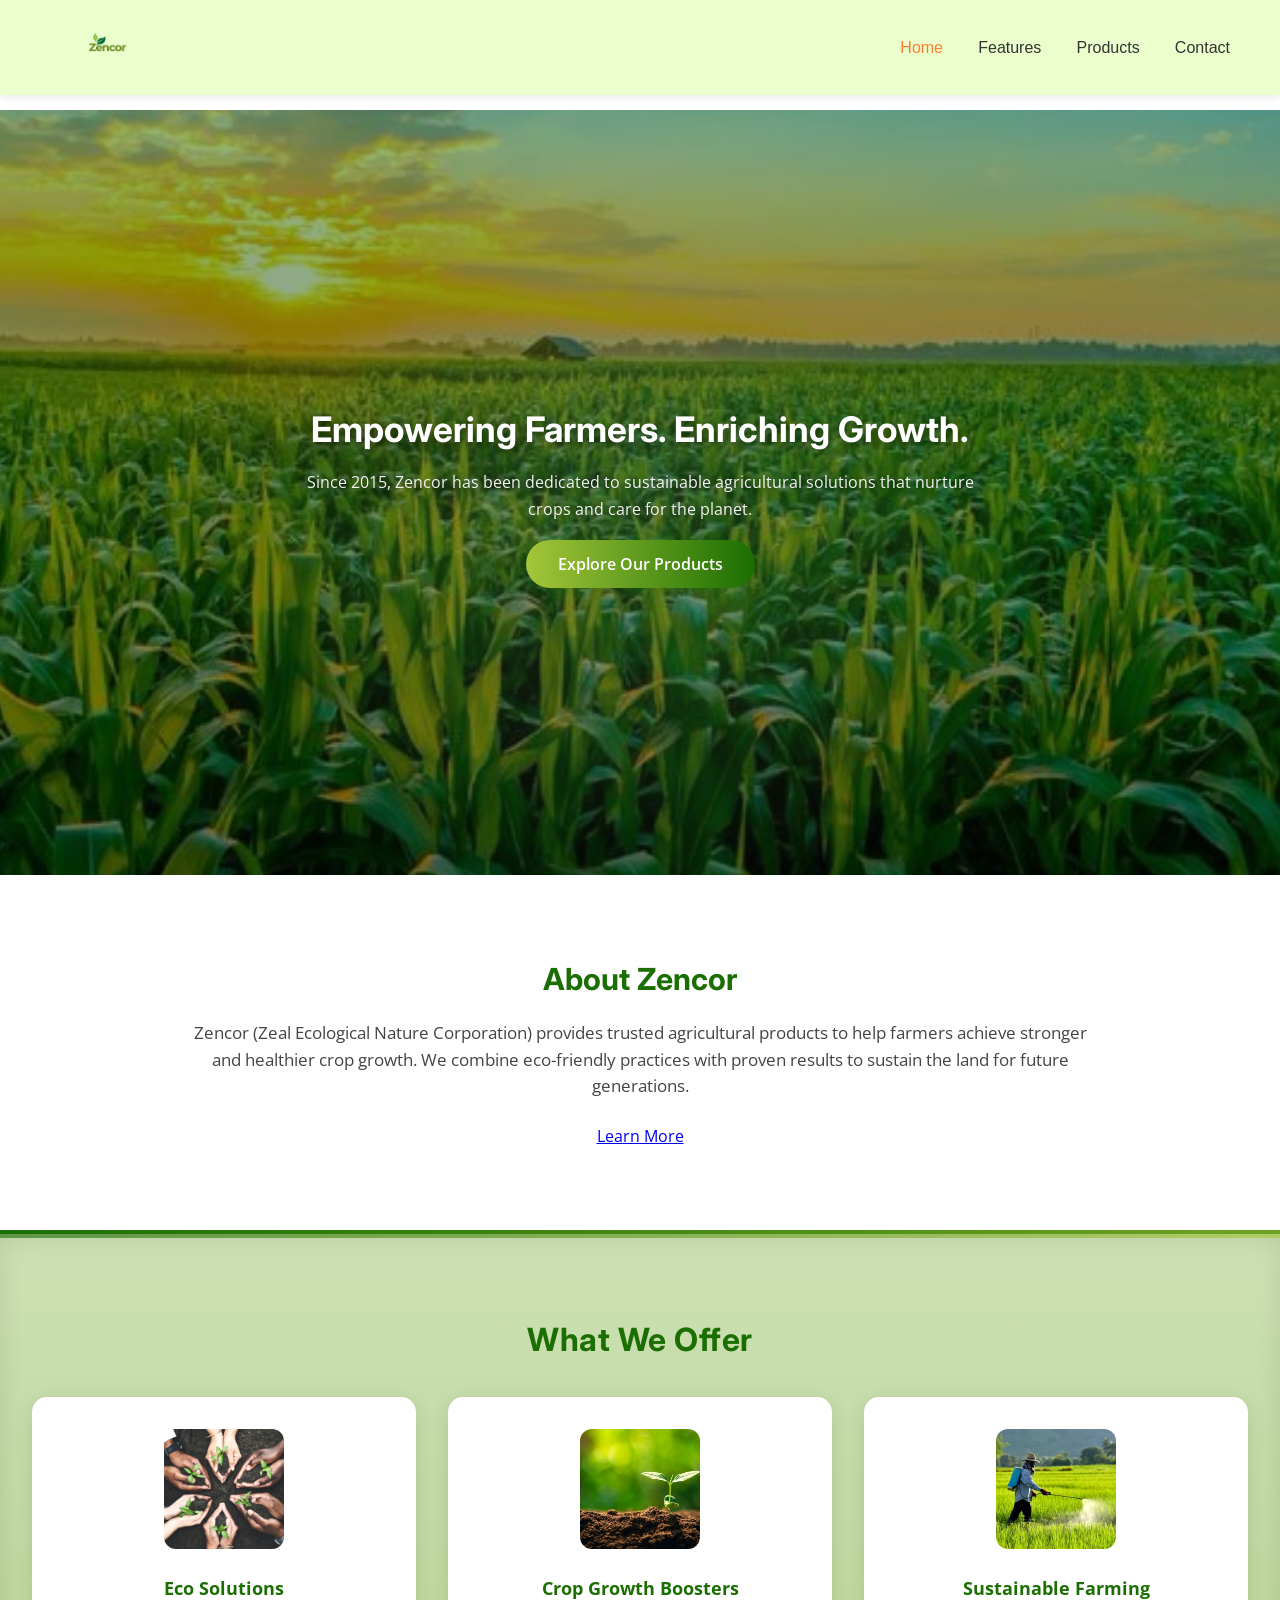
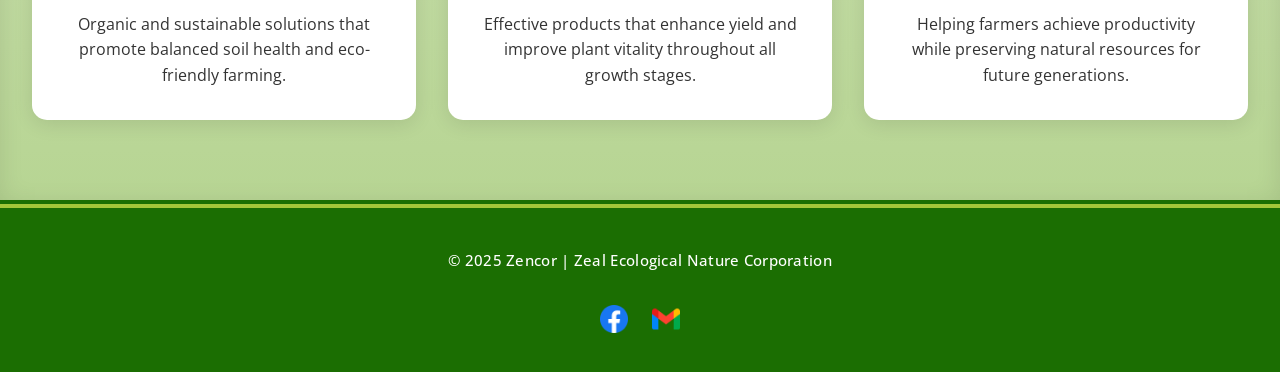
==== Zencor New/index.html @ 92aea3b4 "Add files via upload" ====
<!DOCTYPE html>
<html lang="en">
<head>
  <meta charset="UTF-8" />
  <meta name="viewport" content="width=device-width, initial-scale=1.0" />
  <title>Zencor | Zeal Ecological Nature Corporation</title>
  <!-- Google Fonts -->
  <link href="https://fonts.googleapis.com/css2?family=Inter:wght@400;600;700&family=Open+Sans:wght@400;600&display=swap" rel="stylesheet">
  <!-- Base and Page CSS -->
  <link rel="stylesheet" href="css/base.css">
  <link rel="stylesheet" href="css/index.css">
</head>
<body>
  <!-- Header -->
 <header class="navbar">
  <div class="logo">
    <img src="images/zencor-logo.png" alt="Zencor Logo">
  </div>

  <!-- Hamburger Button -->
  <button class="hamburger" id="hamburger" aria-label="Toggle navigation">
    &#9776;
  </button>

  <!-- Navigation Links -->
  <nav class="nav-menu" id="nav-menu">
    <ul>
      <li><a href="index.html" class="active">Home</a></li>
      <li><a href="features.html">Features</a></li>
      <li><a href="products.html">Products</a></li>
      <li><a href="contact.html">Contact</a></li>
    </ul>
  </nav>
</header>

  <!-- Hero Section -->
  <section class="hero">
    <div class="hero-text">
      <h1>Empowering Farmers. Enriching Growth.</h1>
      <p>Since 2015, Zencor has been dedicated to sustainable agricultural solutions that nurture crops and care for the planet.</p>
      <a href="products.html" class="btn-primary">Explore Our Products</a>
    </div>
  </section>

  <!-- About Section -->
  <section class="about">
    <div class="about-container">
      <div class="about-text">
        <h2>About Zencor</h2>
        <p>Zencor (Zeal Ecological Nature Corporation) provides trusted agricultural products to help farmers achieve stronger and healthier crop growth. We combine eco-friendly practices with proven results to sustain the land for future generations.</p>
        <a href="features.html" class="btn-outline">Learn More</a>
      </div>
    </div>
  </section>

  <!-- Features Section -->
  <section class="features">
    <h2>What We Offer</h2>
    <div class="feature-grid">
      <div class="feature-card">
        <img src="images/eco.jpg" alt="Eco Solutions">
        <h3>Eco Solutions</h3>
        <p>Organic and sustainable solutions that promote balanced soil health and eco-friendly farming.</p>
      </div>
      <div class="feature-card">
        <img src="images/growth.jpg" alt="Crop Growth">
        <h3>Crop Growth Boosters</h3>
        <p>Effective products that enhance yield and improve plant vitality throughout all growth stages.</p>
      </div>
      <div class="feature-card">
        <img src="images/sustainablefarming.jpg" alt="Sustainable Farming">
        <h3>Sustainable Farming</h3>
        <p>Helping farmers achieve productivity while preserving natural resources for future generations.</p>
      </div>
    </div>
  </section>

<!-- ================= FOOTER ================= -->
<footer class="footer">
  <div class="footer-container">

    <!-- Copyright -->
    <p>© 2025 Zencor | Zeal Ecological Nature Corporation</p>

    <!-- Social Media Icons -->
    <div class="social-icons">
      <a href="#" aria-label="Facebook">
        <img src="images/facebook.png" alt="Facebook Icon">
      </a>
      <a href="mailto:zencor22ao@gmail.com" aria-label="Email">
        <img src="images/email.png" alt="Email Icon">
      </a>
    </div>

  </div>
</footer>


  <script>
  const hamburger = document.getElementById('hamburger');
  const navMenu = document.getElementById('nav-menu');

  hamburger.addEventListener('click', () => {
    navMenu.classList.toggle('show');
  });
</script>

</body>
</html>
---- Zencor New/css/base.css ----
:root {
  --primary: #1B6E02;
  --accent: #A4C639;
  --orange: #F97F2E;
  --lightgreen: #EBFFCC;
  --bg: #F9F9F9;
  --text: #333;
  --font-heading: 'Inter', sans-serif;
  --font-body: 'Open Sans', sans-serif;
}

/* ========== RESET ========== */
* {
  margin: 0;
  padding: 0;
  box-sizing: border-box;
}

body {
  font-family: var(--font-body);
  color: var(--text);
  background: #fff;
  line-height: 1.6;
}

/* ================= NAVBAR ================= */
.navbar {
  display: flex;
  justify-content: space-between;
  align-items: center;
  padding: 10px 50px;
  position: fixed;
  width: 100%;
  top: 0;
  background-color: #EBFFCC; /* eco soft green */
  box-shadow: 0 2px 8px rgba(0, 0, 0, 0.1);
  z-index: 1000;
  height: 95px; /* enough for big logo */
}

/* Logo */
.logo {
  display: flex;
  align-items: center;
}

.logo img {
  height: 115px; /* 🌿 larger logo */
  width: auto;
  object-fit: contain;
  display: block;
  margin-top: 10px; /* slight downward shift */
}

/* Navigation */
nav ul {
  list-style: none;
  display: flex;
  align-items: center;
  gap: 2.2rem;
  margin: 0;
}

nav ul li a {
  text-decoration: none; /* 🚫 remove underline */
  color: var(--text);
  font-family: 'Verdana', sans-serif;
  font-weight: 500;
  font-size: 1rem;
  transition: color 0.3s ease, transform 0.2s;
}

nav ul li a:hover,
nav ul li a.active {
  color: var(--orange);
  transform: scale(1.05); /* gentle hover effect */
}

/* Responsive Navbar */
@media (max-width: 768px) {
  .navbar {
    flex-direction: column;
    align-items: center;
    height: auto;
    padding: 15px;
  }

  .logo img {
    height: 85px;
  }

  nav ul {
    flex-direction: column;
    gap: 10px;
    margin-top: 10px;
  }
}


/* ================= FOOTER ================= */
.footer {
  background: var(--primary); /* deep green */
  color: #fff;
  text-align: center;
  padding: 2rem 1rem;
  border-top: 4px solid var(--accent);
  box-shadow: 0 -2px 10px rgba(0, 0, 0, 0.1);
}

.footer-container {
  display: flex;
  flex-direction: column;
  align-items: center;
  gap: 1rem;
}

/* Logo */
.footer-logo img {
  width: 150px;
  height: auto;
  object-fit: contain;
  opacity: 0.95;
}

/* Copyright */
.footer p {
  margin: 0.5rem 0;
  font-size: 0.95rem;
  font-weight: 500;
  letter-spacing: 0.3px;
}

/* Social Icons Container */
.social-icons {
  display: flex;
  justify-content: center;
  gap: 1.5rem;
  margin-top: 0.5rem;
}

/* Remove blue link color + underline */
.social-icons a {
  text-decoration: none;
  color: inherit;
}

/* Icon Style */
.social-icons a img {
  width: 28px;
  height: 28px;
  filter: none; /* white icons */
  transition: transform 0.3s ease, filter 0.3s ease;
}

.social-icons a:hover img {
  transform: scale(1.15);
  filter: brightness(1.3);
}



/* ================= RESPONSIVE ================= */
@media (max-width: 768px) {
  .footer-logo img {
    width: 130px;
  }

  .social-icons img {
    width: 24px;
    height: 24px;
  }
}




/* ========== RESPONSIVE ========== */
@media (max-width: 768px) {
  .navbar {
    flex-direction: column;
    align-items: center;
    height: auto;
    padding: 15px;
  }

  .logo img {
    height: 75px;
  }

  nav ul {
    flex-direction: column;
    gap: 10px;
    margin-top: 10px;
  }
}

/* ========== HAMBURGER MENU (MOBILE) ========== */
.hamburger {
  display: none;
  font-size: 28px;
  background: none;
  border: none;
  color: var(--primary);
  cursor: pointer;
  z-index: 1100;
}

/* Mobile Menu Defaults */
.nav-menu {
  display: flex;
}

@media (max-width: 768px) {
  .hamburger {
    display: block;
  }

  .nav-menu {
    display: none;
    position: absolute;
    top: 90px; /* under navbar */
    right: 0;
    background-color: var(--lightgreen);
    width: 100%;
    box-shadow: 0 4px 6px rgba(0, 0, 0, 0.1);
  }

  .nav-menu ul {
    flex-direction: column;
    text-align: center;
    padding: 1rem 0;
    gap: 1.5rem;
  }

  .nav-menu.show {
    display: flex;
    animation: fadeIn 0.3s ease-in-out;
  }
}

/* Small Fade Animation */
@keyframes fadeIn {
  from { opacity: 0; transform: translateY(-10px); }
  to { opacity: 1; transform: translateY(0); }
}
---- Zencor New/css/index.css ----
/* ---------------- HERO SECTION ---------------- */
.hero {
  height: 85vh;
  background: linear-gradient(rgba(27, 110, 2, 0.45), rgba(0, 0, 0, 0.5)),
              url('../images/field_crops.jpg') center/cover no-repeat;
  display: flex;
  justify-content: center;
  align-items: center;
  text-align: center;
  color: #fff;
  padding: 0 1rem;
  margin-top: 110px; /* offset for larger navbar */
  background-attachment: fixed; /* parallax effect */
  animation: fadeInHero 1.2s ease-in-out;
  position: relative;
}

/* Fade-in animation */
@keyframes fadeInHero {
  from { opacity: 0; transform: translateY(20px); }
  to { opacity: 1; transform: translateY(0); }
}

/* Glow overlay */
.hero::after {
  content: "";
  position: absolute;
  top: 0;
  left: 0;
  width: 100%;
  height: 100%;
  background: radial-gradient(circle at center, rgba(255, 255, 255, 0.08), transparent 60%);
  z-index: 1;
}

.hero-text {
  max-width: 700px;
  position: relative;
  z-index: 2;
  animation: fadeInText 1.4s ease forwards;
}

@keyframes fadeInText {
  from { opacity: 0; transform: translateY(15px); }
  to { opacity: 1; transform: translateY(0); }
}

.hero-text h1 {
  font-family: var(--font-heading);
  font-size: 2.2rem; /* smaller and cleaner */
  font-weight: 700;
  line-height: 1.3;
  margin-bottom: 1rem;
  text-shadow: 0 3px 8px rgba(0, 0, 0, 0.45);
}

.hero-text p {
  font-size: 1rem;
  margin-bottom: 1.8rem;
  color: #f2f2f2;
  text-shadow: 0 2px 6px rgba(0, 0, 0, 0.3);
  line-height: 1.7;
}

/* Hero Button */
.hero .btn-primary {
  background: linear-gradient(to right, var(--accent), var(--primary));
  color: #fff;
  padding: 0.8rem 2rem;
  border-radius: 30px;
  text-decoration: none;
  font-weight: 600;
  transition: all 0.3s ease;
  box-shadow: 0 0 18px rgba(27, 110, 2, 0.4);
}

.hero .btn-primary:hover {
  background: linear-gradient(to right, var(--primary), var(--accent));
  box-shadow: 0 0 25px rgba(27, 110, 2, 0.6);
  transform: scale(1.05);
}

/* ---------------- ABOUT SECTION ---------------- */
.about {
  background: #ffffff;
  padding: 5rem 2rem;
  text-align: center;
}

.about-container {
  max-width: 900px;
  margin: auto;
}

.about-text h2 {
  font-family: var(--font-heading);
  color: var(--primary);
  margin-bottom: 1rem;
  font-size: 1.9rem;
}

.about-text p {
  margin-bottom: 1.5rem;
  font-size: 1.05rem;
  color: #444;
}

/* ---------------- FEATURES SECTION (What We Offer) ---------------- */
.features {
  padding: 5rem 2rem;
  text-align: center;
  background: linear-gradient(to bottom, #cde0b4, #b7d593); /* darker eco-green gradient */
  border-top: 4px solid #1B6E02; /* dark green separator */
  border-bottom: 4px solid #1B6E02;
  position: relative;
  box-shadow: inset 0 4px 25px rgba(0, 0, 0, 0.1);
}

.features::before {
  content: "";
  position: absolute;
  top: -4px;
  left: 0;
  width: 100%;
  height: 8px;
  background: linear-gradient(to right, #1B6E02, #A4C639);
  opacity: 0.6;
}

.features h2 {
  color: #1B6E02;
  margin-bottom: 2rem;
  font-size: 2rem;
  font-family: var(--font-heading);
  letter-spacing: 0.5px;
}

/* Cards grid */
.feature-grid {
  display: flex;
  justify-content: center;
  gap: 2rem;
  flex-wrap: wrap;
}

/* Feature card */
.feature-card {
  background: #fff;
  padding: 2rem;
  border-radius: 15px;
  box-shadow: 0 4px 20px rgba(0, 0, 0, 0.1);
  flex: 1 1 300px;
  transition: transform 0.3s ease, box-shadow 0.3s ease;
}

.feature-card:hover {
  transform: translateY(-10px);
  box-shadow: 0 6px 25px rgba(0, 0, 0, 0.15);
}

/* Feature images */
.feature-card img {
  width: 120px;
  height: 120px;
  object-fit: cover;
  border-radius: 12px;
  margin-bottom: 1rem;
  filter: brightness(1.05) contrast(1.05);
  transition: transform 0.3s ease, filter 0.3s ease;
}

.feature-card:hover img {
  transform: scale(1.08);
  filter: brightness(1.15);
}

.feature-card h3 {
  color: var(--primary);
  margin-bottom: 0.6rem;
  font-size: 1.15rem;
}

/* ---------------- RESPONSIVE ---------------- */
@media (max-width: 768px) {
  .hero {
    height: 70vh;
    background-attachment: scroll;
    margin-top: 100px;
  }

  .hero-text h1 {
    font-size: 1.6rem;
  }

  .hero-text p {
    font-size: 0.9rem;
  }

  .feature-card {
    flex: 1 1 100%;
  }

  .feature-card img {
    width: 100px;
    height: 100px;
  }
}
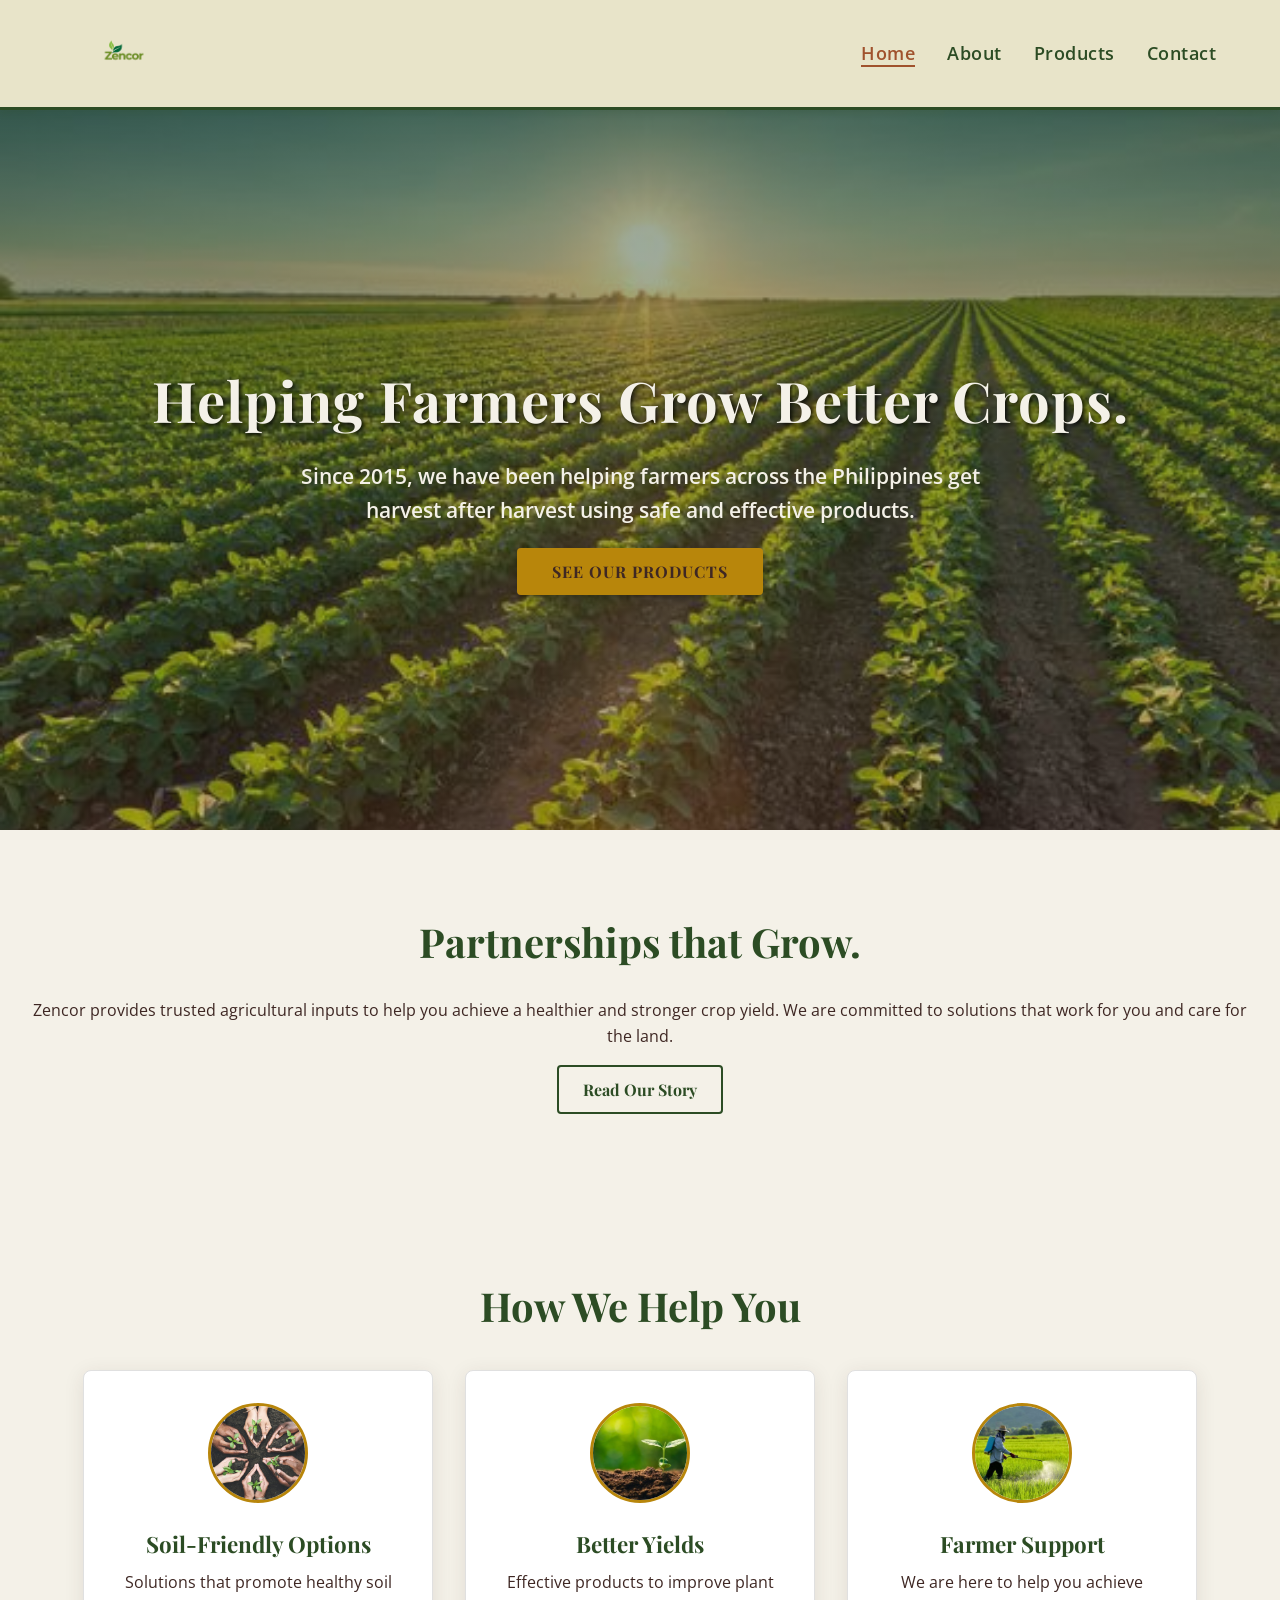
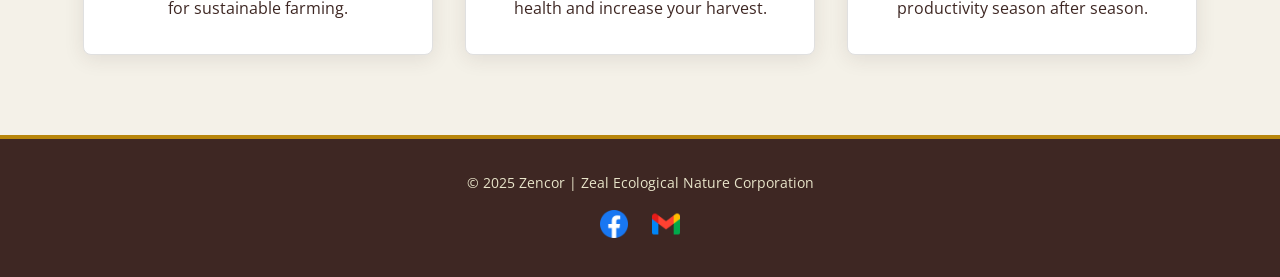
==== commit 05e917c3: "Add files via upload" ====
--- a/Zencor New/index.html
+++ b/Zencor New/index.html
@@ -3,107 +3,84 @@
 <head>
   <meta charset="UTF-8" />
   <meta name="viewport" content="width=device-width, initial-scale=1.0" />
+  <meta name="description" content="Zencor helps Filipino farmers get better harvests with quality agricultural products." />
   <title>Zencor | Zeal Ecological Nature Corporation</title>
-  <!-- Google Fonts -->
-  <link href="https://fonts.googleapis.com/css2?family=Inter:wght@400;600;700&family=Open+Sans:wght@400;600&display=swap" rel="stylesheet">
-  <!-- Base and Page CSS -->
   <link rel="stylesheet" href="css/base.css">
   <link rel="stylesheet" href="css/index.css">
 </head>
 <body>
-  <!-- Header -->
+
  <header class="navbar">
   <div class="logo">
     <img src="images/zencor-logo.png" alt="Zencor Logo">
   </div>
-
-  <!-- Hamburger Button -->
-  <button class="hamburger" id="hamburger" aria-label="Toggle navigation">
-    &#9776;
-  </button>
-
-  <!-- Navigation Links -->
+  <button class="hamburger" id="hamburger" aria-label="Toggle navigation">☰</button>
   <nav class="nav-menu" id="nav-menu">
     <ul>
       <li><a href="index.html" class="active">Home</a></li>
-      <li><a href="features.html">Features</a></li>
+      <li><a href="about.html">About</a></li>
       <li><a href="products.html">Products</a></li>
       <li><a href="contact.html">Contact</a></li>
     </ul>
   </nav>
 </header>
 
-  <!-- Hero Section -->
-  <section class="hero">
-    <div class="hero-text">
-      <h1>Empowering Farmers. Enriching Growth.</h1>
-      <p>Since 2015, Zencor has been dedicated to sustainable agricultural solutions that nurture crops and care for the planet.</p>
-      <a href="products.html" class="btn-primary">Explore Our Products</a>
-    </div>
-  </section>
+  <main>
+    <section class="hero">
+      <div class="hero-text">
+        <h1>Helping Farmers Grow Better Crops.</h1>
+        <p>Since 2015, we have been helping farmers across the Philippines get harvest after harvest using safe and effective products.</p>
+        <a href="products.html" class="btn-primary">See Our Products</a>
+      </div>
+    </section>
 
-  <!-- About Section -->
-  <section class="about">
-    <div class="about-container">
-      <div class="about-text">
-        <h2>About Zencor</h2>
-        <p>Zencor (Zeal Ecological Nature Corporation) provides trusted agricultural products to help farmers achieve stronger and healthier crop growth. We combine eco-friendly practices with proven results to sustain the land for future generations.</p>
-        <a href="features.html" class="btn-outline">Learn More</a>
+    <section class="about">
+      <div class="about-container">
+        <div class="about-text">
+          <h2>Partnerships that Grow.</h2>
+          <p>Zencor provides trusted agricultural inputs to help you achieve a healthier and stronger crop yield. We are committed to solutions that work for you and care for the land.</p>
+          <a href="about.html" class="btn-outline">Read Our Story</a>
+        </div>
       </div>
-    </div>
-  </section>
+    </section>
 
-  <!-- Features Section -->
-  <section class="features">
-    <h2>What We Offer</h2>
-    <div class="feature-grid">
-      <div class="feature-card">
-        <img src="images/eco.jpg" alt="Eco Solutions">
-        <h3>Eco Solutions</h3>
-        <p>Organic and sustainable solutions that promote balanced soil health and eco-friendly farming.</p>
+    <section class="features">
+      <h2>How We Help You</h2>
+      <div class="feature-grid">
+        <div class="feature-card">
+          <img src="images/eco.jpg" alt="Eco Solutions">
+          <h3>Soil-Friendly Options</h3>
+          <p>Solutions that promote healthy soil for sustainable farming.</p>
+        </div>
+        <div class="feature-card">
+          <img src="images/growth.jpg" alt="Crop Growth">
+          <h3>Better Yields</h3>
+          <p>Effective products to improve plant health and increase your harvest.</p>
+        </div>
+        <div class="feature-card">
+          <img src="images/sustainablefarming.jpg" alt="Sustainable Farming">
+          <h3>Farmer Support</h3>
+          <p>We are here to help you achieve productivity season after season.</p>
+        </div>
       </div>
-      <div class="feature-card">
-        <img src="images/growth.jpg" alt="Crop Growth">
-        <h3>Crop Growth Boosters</h3>
-        <p>Effective products that enhance yield and improve plant vitality throughout all growth stages.</p>
-      </div>
-      <div class="feature-card">
-        <img src="images/sustainablefarming.jpg" alt="Sustainable Farming">
-        <h3>Sustainable Farming</h3>
-        <p>Helping farmers achieve productivity while preserving natural resources for future generations.</p>
-      </div>
-    </div>
-  </section>
+    </section>
+  </main>
 
-<!-- ================= FOOTER ================= -->
 <footer class="footer">
   <div class="footer-container">
-
-    <!-- Copyright -->
     <p>© 2025 Zencor | Zeal Ecological Nature Corporation</p>
-
-    <!-- Social Media Icons -->
     <div class="social-icons">
-      <a href="#" aria-label="Facebook">
-        <img src="images/facebook.png" alt="Facebook Icon">
-      </a>
-      <a href="mailto:zencor22ao@gmail.com" aria-label="Email">
-        <img src="images/email.png" alt="Email Icon">
-      </a>
+      <a href="https://www.facebook.com/share/WHDDPJVZPULnqZBW/?mibextid=LQQJ4d" target="_blank"><img src="images/facebook.png" alt="Facebook"></a>
+      <a href="mailto:zencor2015@gmail.com"><img src="images/email.png" alt="Email"></a>
     </div>
-
   </div>
 </footer>
 
-
-  <script>
+<script>
   const hamburger = document.getElementById('hamburger');
   const navMenu = document.getElementById('nav-menu');
-
-  hamburger.addEventListener('click', () => {
-    navMenu.classList.toggle('show');
-  });
+  if(hamburger){ hamburger.addEventListener('click', () => { navMenu.classList.toggle('show'); }); }
 </script>
 
 </body>
-</html>
+</html>
--- a/Zencor New/css/base.css
+++ b/Zencor New/css/base.css
@@ -1,11 +1,15 @@
+@import url('https://fonts.googleapis.com/css2?family=Playfair+Display:wght@700&family=Open+Sans:wght@400;600&display=swap');
+
 :root {
-  --primary: #1B6E02;
-  --accent: #A4C639;
-  --orange: #F97F2E;
-  --lightgreen: #EBFFCC;
-  --bg: #F9F9F9;
-  --text: #333;
-  --font-heading: 'Inter', sans-serif;
+  --primary: #2C4C24;       
+  --accent: #B8860B;        
+  --orange: #A0522D;       
+  --lightgreen: #E8E4C9;    
+  --text: #3E2723;          
+  --bg-gray: #F4F1E8;       
+  
+  /* FONTS */
+  --font-heading: 'Playfair Display', serif;
   --font-body: 'Open Sans', sans-serif;
 }
 
@@ -19,8 +23,16 @@
 body {
   font-family: var(--font-body);
   color: var(--text);
-  background: #fff;
+  background: var(--bg-gray);
   line-height: 1.6;
+  display: flex;
+  flex-direction: column;
+  min-height: 100vh;
+}
+
+main {
+  flex: 1; 
+  margin-top: 110px;
 }
 
 /* ================= NAVBAR ================= */
@@ -28,83 +40,56 @@
   display: flex;
   justify-content: space-between;
   align-items: center;
-  padding: 10px 50px;
+  padding: 10px 5%;
   position: fixed;
   width: 100%;
   top: 0;
-  background-color: #EBFFCC; /* eco soft green */
-  box-shadow: 0 2px 8px rgba(0, 0, 0, 0.1);
+  background-color: var(--lightgreen); 
+  border-bottom: 3px solid var(--primary);
+  box-shadow: 0 4px 6px rgba(44, 76, 36, 0.15);
   z-index: 1000;
-  height: 95px; /* enough for big logo */
+  height: 110px;
 }
 
-/* Logo */
-.logo {
+.logo img {
+  height: 120px;
+  width: auto;
+  margin-top: 15px;
+  display: block;
+}
+
+/* Navigation Links */
+nav ul {
+  list-style: none;
   display: flex;
+  gap: 2rem;
   align-items: center;
 }
 
-.logo img {
-  height: 115px; /* 🌿 larger logo */
-  width: auto;
-  object-fit: contain;
-  display: block;
-  margin-top: 10px; /* slight downward shift */
-}
-
-/* Navigation */
-nav ul {
-  list-style: none;
-  display: flex;
-  align-items: center;
-  gap: 2.2rem;
-  margin: 0;
-}
-
 nav ul li a {
-  text-decoration: none; /* 🚫 remove underline */
-  color: var(--text);
-  font-family: 'Verdana', sans-serif;
-  font-weight: 500;
-  font-size: 1rem;
-  transition: color 0.3s ease, transform 0.2s;
+  text-decoration: none;
+  color: var(--primary);
+  font-weight: 600;
+  font-size: 1.1rem;
+  font-family: var(--font-body);
+  transition: color 0.3s ease;
+  letter-spacing: 0.5px;
 }
 
 nav ul li a:hover,
 nav ul li a.active {
   color: var(--orange);
-  transform: scale(1.05); /* gentle hover effect */
+  border-bottom: 2px solid var(--orange);
 }
-
-/* Responsive Navbar */
-@media (max-width: 768px) {
-  .navbar {
-    flex-direction: column;
-    align-items: center;
-    height: auto;
-    padding: 15px;
-  }
-
-  .logo img {
-    height: 85px;
-  }
-
-  nav ul {
-    flex-direction: column;
-    gap: 10px;
-    margin-top: 10px;
-  }
-}
-
 
 /* ================= FOOTER ================= */
 .footer {
-  background: var(--primary); /* deep green */
-  color: #fff;
+  background: #3E2723;
+  color: #E8E4C9;
   text-align: center;
   padding: 2rem 1rem;
+  margin-top: auto;
   border-top: 4px solid var(--accent);
-  box-shadow: 0 -2px 10px rgba(0, 0, 0, 0.1);
 }
 
 .footer-container {
@@ -114,132 +99,44 @@
   gap: 1rem;
 }
 
-/* Logo */
-.footer-logo img {
-  width: 150px;
-  height: auto;
-  object-fit: contain;
-  opacity: 0.95;
+.footer p { font-size: 0.9rem; font-family: var(--font-body); }
+
+.social-icons { display: flex; gap: 1.5rem; }
+.social-icons img {
+  width: 28px; 
+  height: 28px;
+  transition: transform 0.3s;
 }
+.social-icons a:hover img { transform: scale(1.2); }
 
-/* Copyright */
-.footer p {
-  margin: 0.5rem 0;
-  font-size: 0.95rem;
-  font-weight: 500;
-  letter-spacing: 0.3px;
-}
-
-/* Social Icons Container */
-.social-icons {
-  display: flex;
-  justify-content: center;
-  gap: 1.5rem;
-  margin-top: 0.5rem;
-}
-
-/* Remove blue link color + underline */
-.social-icons a {
-  text-decoration: none;
-  color: inherit;
-}
-
-/* Icon Style */
-.social-icons a img {
-  width: 28px;
-  height: 28px;
-  filter: none; /* white icons */
-  transition: transform 0.3s ease, filter 0.3s ease;
-}
-
-.social-icons a:hover img {
-  transform: scale(1.15);
-  filter: brightness(1.3);
-}
-
-
-
-/* ================= RESPONSIVE ================= */
-@media (max-width: 768px) {
-  .footer-logo img {
-    width: 130px;
-  }
-
-  .social-icons img {
-    width: 24px;
-    height: 24px;
-  }
-}
-
-
-
-
-/* ========== RESPONSIVE ========== */
-@media (max-width: 768px) {
-  .navbar {
-    flex-direction: column;
-    align-items: center;
-    height: auto;
-    padding: 15px;
-  }
-
-  .logo img {
-    height: 75px;
-  }
-
-  nav ul {
-    flex-direction: column;
-    gap: 10px;
-    margin-top: 10px;
-  }
-}
-
-/* ========== HAMBURGER MENU (MOBILE) ========== */
+/* ================= RESPONSIVE NAV ================= */
 .hamburger {
   display: none;
   font-size: 28px;
   background: none;
   border: none;
+  cursor: pointer;
   color: var(--primary);
-  cursor: pointer;
-  z-index: 1100;
-}
-
-/* Mobile Menu Defaults */
-.nav-menu {
-  display: flex;
 }
 
 @media (max-width: 768px) {
-  .hamburger {
-    display: block;
-  }
-
+  .navbar { height: 90px; padding: 10px 20px; }
+  .logo img { height: 80px; margin-top: 5px; }
+  
+  .hamburger { display: block; }
   .nav-menu {
     display: none;
     position: absolute;
-    top: 90px; /* under navbar */
+    top: 90px;
     right: 0;
-    background-color: var(--lightgreen);
     width: 100%;
-    box-shadow: 0 4px 6px rgba(0, 0, 0, 0.1);
-  }
-
-  .nav-menu ul {
+    background: var(--lightgreen);
+    border-bottom: 2px solid var(--primary);
     flex-direction: column;
     text-align: center;
     padding: 1rem 0;
-    gap: 1.5rem;
+    box-shadow: 0 4px 6px rgba(0,0,0,0.1);
   }
-
-  .nav-menu.show {
-    display: flex;
-    animation: fadeIn 0.3s ease-in-out;
-  }
-}
-
-/* Small Fade Animation */
-@keyframes fadeIn {
-  from { opacity: 0; transform: translateY(-10px); }
-  to { opacity: 1; transform: translateY(0); }
-}
+  .nav-menu.show { display: flex; }
+  .nav-menu ul { flex-direction: column; gap: 1rem; }
+}
--- a/Zencor New/css/index.css
+++ b/Zencor New/css/index.css
@@ -1,207 +1,115 @@
-/* ---------------- HERO SECTION ---------------- */
+/* Hero Section */
 .hero {
-  height: 85vh;
-  background: linear-gradient(rgba(27, 110, 2, 0.45), rgba(0, 0, 0, 0.5)),
-              url('../images/field_crops.jpg') center/cover no-repeat;
+  height: 80vh;
+  background: linear-gradient(rgba(44, 76, 36, 0.5), rgba(62, 39, 35, 0.3)),
+              url('../images/field.jpg') center/cover no-repeat;
   display: flex;
+  align-items: center;
   justify-content: center;
-  align-items: center;
   text-align: center;
-  color: #fff;
+  color: #F4F1E8;
   padding: 0 1rem;
-  margin-top: 110px; /* offset for larger navbar */
-  background-attachment: fixed; /* parallax effect */
-  animation: fadeInHero 1.2s ease-in-out;
-  position: relative;
-}
-
-/* Fade-in animation */
-@keyframes fadeInHero {
-  from { opacity: 0; transform: translateY(20px); }
-  to { opacity: 1; transform: translateY(0); }
-}
-
-/* Glow overlay */
-.hero::after {
-  content: "";
-  position: absolute;
-  top: 0;
-  left: 0;
-  width: 100%;
-  height: 100%;
-  background: radial-gradient(circle at center, rgba(255, 255, 255, 0.08), transparent 60%);
-  z-index: 1;
-}
-
-.hero-text {
-  max-width: 700px;
-  position: relative;
-  z-index: 2;
-  animation: fadeInText 1.4s ease forwards;
-}
-
-@keyframes fadeInText {
-  from { opacity: 0; transform: translateY(15px); }
-  to { opacity: 1; transform: translateY(0); }
 }
 
 .hero-text h1 {
   font-family: var(--font-heading);
-  font-size: 2.2rem; /* smaller and cleaner */
+  font-size: 3.5rem;
   font-weight: 700;
-  line-height: 1.3;
   margin-bottom: 1rem;
-  text-shadow: 0 3px 8px rgba(0, 0, 0, 0.45);
+  text-shadow: 2px 2px 4px rgba(0,0,0,0.8);
+  letter-spacing: 1px;
 }
 
 .hero-text p {
-  font-size: 1rem;
-  margin-bottom: 1.8rem;
-  color: #f2f2f2;
-  text-shadow: 0 2px 6px rgba(0, 0, 0, 0.3);
-  line-height: 1.7;
+  font-size: 1.3rem; 
+  margin-bottom: 2rem;
+  max-width: 700px;
+  margin-left: auto;
+  margin-right: auto;
+  font-family: var(--font-body);
+  font-weight: 600;
 }
 
-/* Hero Button */
-.hero .btn-primary {
-  background: linear-gradient(to right, var(--accent), var(--primary));
-  color: #fff;
-  padding: 0.8rem 2rem;
-  border-radius: 30px;
+.btn-primary {
+  background: var(--accent); 
+  color: var(--text);
+  padding: 0.8rem 2.2rem;
   text-decoration: none;
-  font-weight: 600;
-  transition: all 0.3s ease;
-  box-shadow: 0 0 18px rgba(27, 110, 2, 0.4);
+  border-radius: 4px;
+  font-weight: bold;
+  font-family: var(--font-heading);
+  text-transform: uppercase;
+  letter-spacing: 1px;
+  transition: all 0.3s;
+  box-shadow: 0 4px 10px rgba(0,0,0,0.3);
 }
 
-.hero .btn-primary:hover {
-  background: linear-gradient(to right, var(--primary), var(--accent));
-  box-shadow: 0 0 25px rgba(27, 110, 2, 0.6);
-  transform: scale(1.05);
+.btn-primary:hover {
+  background: #d4a017;
+  transform: translateY(-2px);
 }
 
-/* ---------------- ABOUT SECTION ---------------- */
-.about {
-  background: #ffffff;
+/* About & Features Sections */
+.about, .features {
   padding: 5rem 2rem;
   text-align: center;
+  background: var(--bg-gray); 
 }
 
-.about-container {
-  max-width: 900px;
-  margin: auto;
+.about h2, .features h2 {
+  font-family: var(--font-heading);
+  color: var(--primary);
+  font-size: 2.5rem;
+  margin-bottom: 1.5rem;
 }
 
-.about-text h2 {
+.btn-outline {
+  display: inline-block;
+  margin-top: 1rem;
+  padding: 0.6rem 1.5rem;
+  border: 2px solid var(--primary);
+  color: var(--primary);
+  text-decoration: none;
+  border-radius: 4px;
+  font-weight: bold;
   font-family: var(--font-heading);
-  color: var(--primary);
-  margin-bottom: 1rem;
-  font-size: 1.9rem;
+}
+.btn-outline:hover {
+  background: var(--primary);
+  color: #E8E4C9;
 }
 
-.about-text p {
-  margin-bottom: 1.5rem;
-  font-size: 1.05rem;
-  color: #444;
-}
-
-/* ---------------- FEATURES SECTION (What We Offer) ---------------- */
-.features {
-  padding: 5rem 2rem;
-  text-align: center;
-  background: linear-gradient(to bottom, #cde0b4, #b7d593); /* darker eco-green gradient */
-  border-top: 4px solid #1B6E02; /* dark green separator */
-  border-bottom: 4px solid #1B6E02;
-  position: relative;
-  box-shadow: inset 0 4px 25px rgba(0, 0, 0, 0.1);
-}
-
-.features::before {
-  content: "";
-  position: absolute;
-  top: -4px;
-  left: 0;
-  width: 100%;
-  height: 8px;
-  background: linear-gradient(to right, #1B6E02, #A4C639);
-  opacity: 0.6;
-}
-
-.features h2 {
-  color: #1B6E02;
-  margin-bottom: 2rem;
-  font-size: 2rem;
-  font-family: var(--font-heading);
-  letter-spacing: 0.5px;
-}
-
-/* Cards grid */
+/* Feature Grid */
 .feature-grid {
   display: flex;
   justify-content: center;
   gap: 2rem;
   flex-wrap: wrap;
+  margin-top: 2rem;
 }
 
-/* Feature card */
 .feature-card {
-  background: #fff;
+  background: #fff; 
   padding: 2rem;
-  border-radius: 15px;
-  box-shadow: 0 4px 20px rgba(0, 0, 0, 0.1);
+  border-radius: 8px;
+  box-shadow: 0 4px 20px rgba(62, 39, 35, 0.1);
+  border: 1px solid #e0e0e0;
   flex: 1 1 300px;
-  transition: transform 0.3s ease, box-shadow 0.3s ease;
-}
-
-.feature-card:hover {
-  transform: translateY(-10px);
-  box-shadow: 0 6px 25px rgba(0, 0, 0, 0.15);
-}
-
-/* Feature images */
-.feature-card img {
-  width: 120px;
-  height: 120px;
-  object-fit: cover;
-  border-radius: 12px;
-  margin-bottom: 1rem;
-  filter: brightness(1.05) contrast(1.05);
-  transition: transform 0.3s ease, filter 0.3s ease;
-}
-
-.feature-card:hover img {
-  transform: scale(1.08);
-  filter: brightness(1.15);
+  max-width: 350px;
 }
 
 .feature-card h3 {
+  font-family: var(--font-heading);
   color: var(--primary);
-  margin-bottom: 0.6rem;
-  font-size: 1.15rem;
+  font-size: 1.4rem;
+  margin-bottom: 0.5rem;
 }
 
-/* ---------------- RESPONSIVE ---------------- */
-@media (max-width: 768px) {
-  .hero {
-    height: 70vh;
-    background-attachment: scroll;
-    margin-top: 100px;
-  }
-
-  .hero-text h1 {
-    font-size: 1.6rem;
-  }
-
-  .hero-text p {
-    font-size: 0.9rem;
-  }
-
-  .feature-card {
-    flex: 1 1 100%;
-  }
-
-  .feature-card img {
-    width: 100px;
-    height: 100px;
-  }
-}
+.feature-card img {
+  width: 100px;
+  height: 100px;
+  object-fit: cover;
+  border-radius: 50%;
+  margin-bottom: 1rem;
+  border: 3px solid var(--accent);
+}
